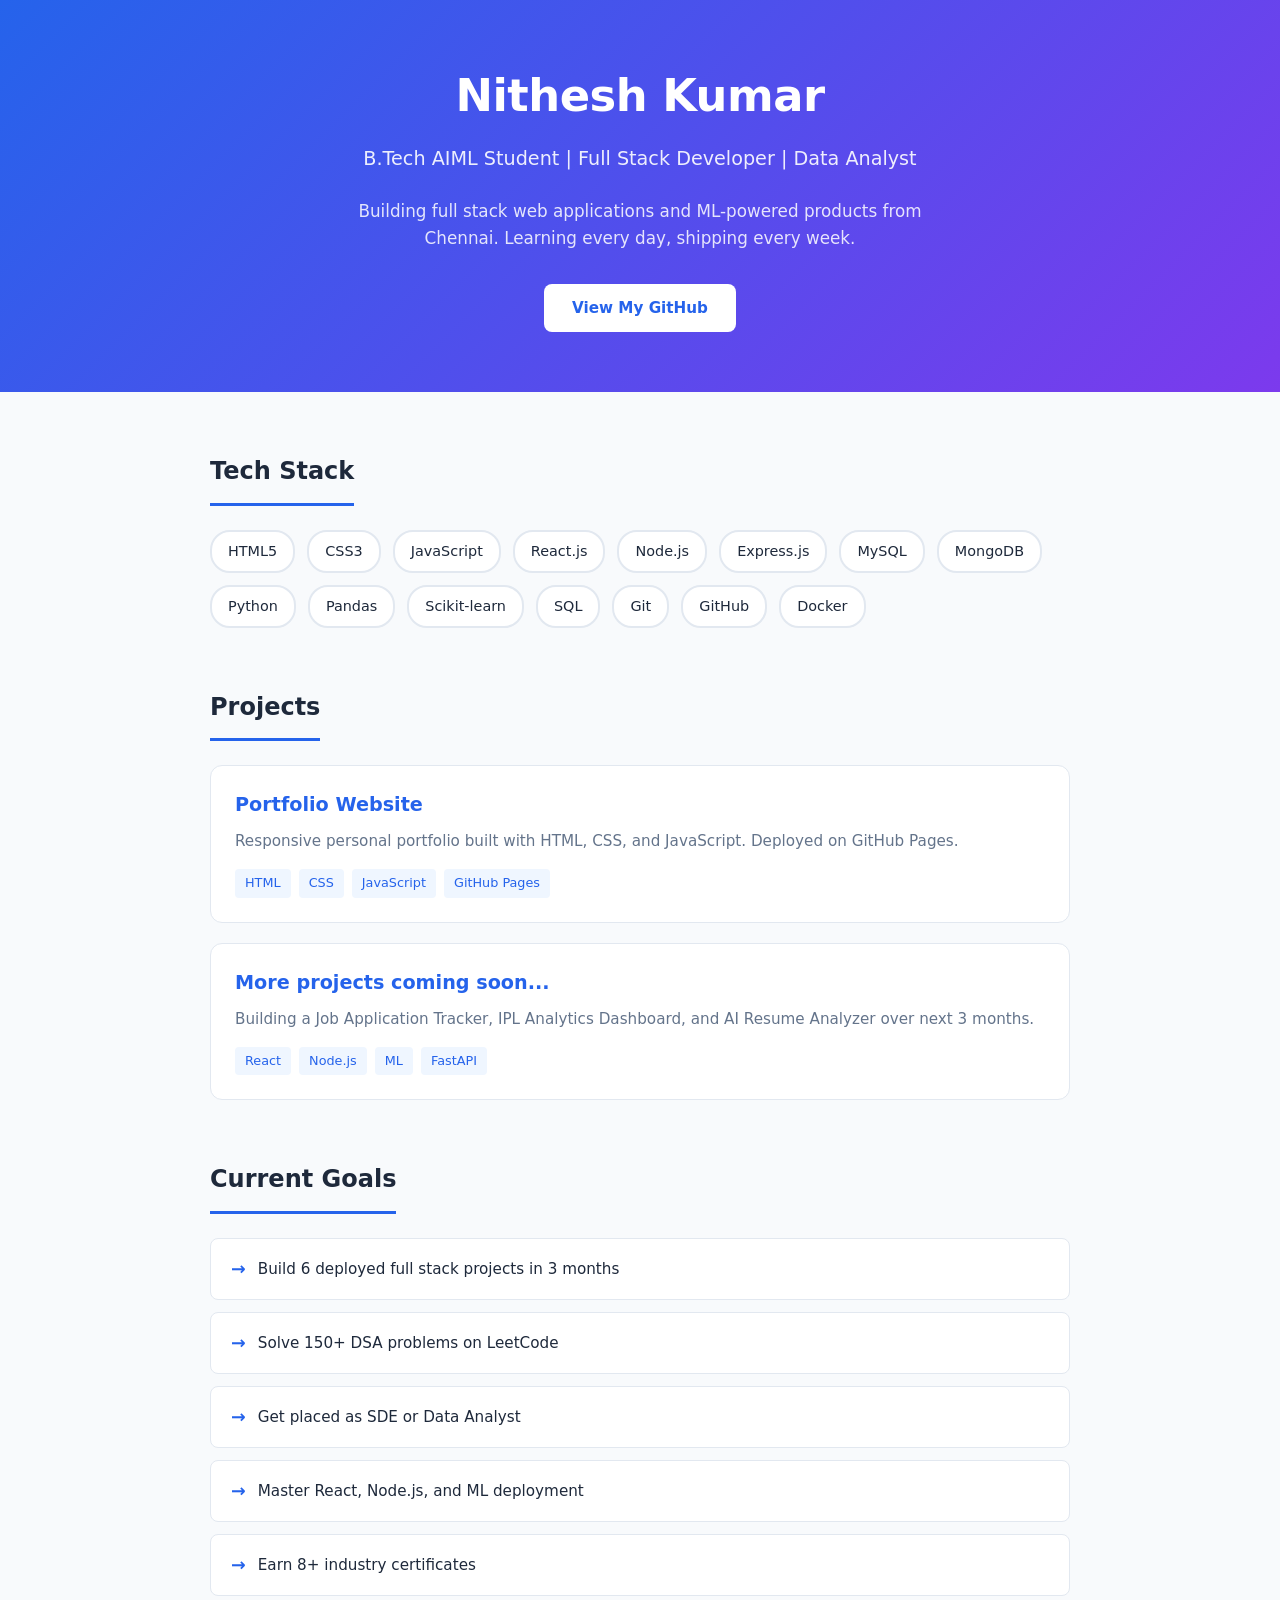
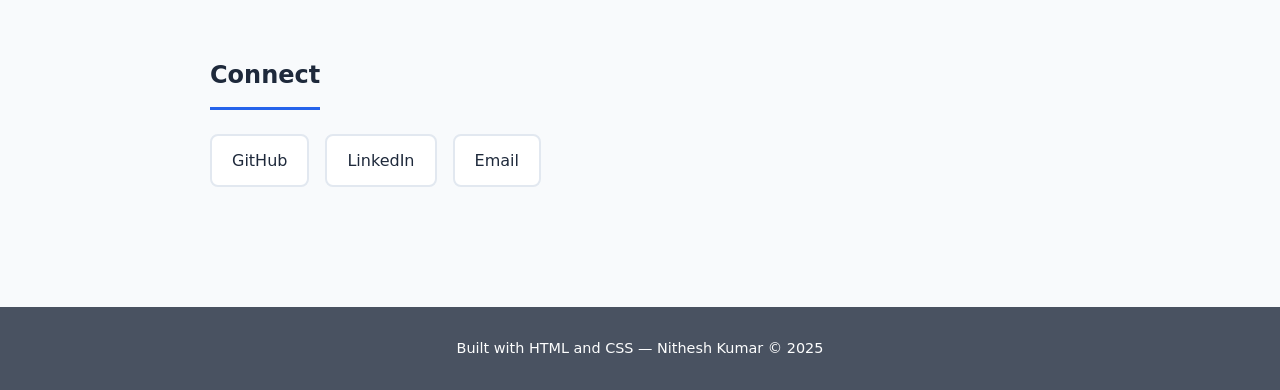
==== html-css-practice/index.html @ 0ad52138 "Day 3: Professional CSS styling — flexbox, variables, hover effects" ====
<!DOCTYPE html>
<html lang="en">
  <head>
    <meta charset="UTF-8" />
    <meta name="viewport" content="width=device-width, initial-scale=1.0" />
    <title>Nithesh Kumar — AIML Developer</title>
    <link rel="stylesheet" href="style.css" />
  </head>
  <body>

    <!-- HERO -->
    <div class="hero">
      <h1>Nithesh Kumar</h1>
      <h2>B.Tech AIML Student | Full Stack Developer | Data Analyst</h2>
      <p>
        Building full stack web applications and ML-powered products 
        from Chennai. Learning every day, shipping every week.
      </p>
      <a href="https://github.com/NitheshKumar-S" class="btn">
        View My GitHub
      </a>
    </div>

    <!-- MAIN CONTENT -->
    <div class="container">

      <!-- SKILLS -->
      <div class="section">
        <h2 class="section-title">Tech Stack</h2>
        <div class="skills-grid">
          <span class="skill-tag">HTML5</span>
          <span class="skill-tag">CSS3</span>
          <span class="skill-tag">JavaScript</span>
          <span class="skill-tag">React.js</span>
          <span class="skill-tag">Node.js</span>
          <span class="skill-tag">Express.js</span>
          <span class="skill-tag">MySQL</span>
          <span class="skill-tag">MongoDB</span>
          <span class="skill-tag">Python</span>
          <span class="skill-tag">Pandas</span>
          <span class="skill-tag">Scikit-learn</span>
          <span class="skill-tag">SQL</span>
          <span class="skill-tag">Git</span>
          <span class="skill-tag">GitHub</span>
          <span class="skill-tag">Docker</span>
        </div>
      </div>

      <!-- PROJECTS -->
      <div class="section">
        <h2 class="section-title">Projects</h2>
        <div class="projects-grid">
          <div class="project-card">
            <h3>Portfolio Website</h3>
            <p>
              Responsive personal portfolio built with HTML, CSS, 
              and JavaScript. Deployed on GitHub Pages.
            </p>
            <div class="project-tags">
              <span class="tag">HTML</span>
              <span class="tag">CSS</span>
              <span class="tag">JavaScript</span>
              <span class="tag">GitHub Pages</span>
            </div>
          </div>

          <div class="project-card">
            <h3>More projects coming soon...</h3>
            <p>
              Building a Job Application Tracker, IPL Analytics 
              Dashboard, and AI Resume Analyzer over next 3 months.
            </p>
            <div class="project-tags">
              <span class="tag">React</span>
              <span class="tag">Node.js</span>
              <span class="tag">ML</span>
              <span class="tag">FastAPI</span>
            </div>
          </div>
        </div>
      </div>

      <!-- GOALS -->
      <div class="section">
        <h2 class="section-title">Current Goals</h2>
        <ul class="goals-list">
          <li>Build 6 deployed full stack projects in 3 months</li>
          <li>Solve 150+ DSA problems on LeetCode</li>
          <li>Get placed as SDE or Data Analyst</li>
          <li>Master React, Node.js, and ML deployment</li>
          <li>Earn 8+ industry certificates</li>
        </ul>
      </div>

      <!-- CONTACT -->
      <div class="section">
        <h2 class="section-title">Connect</h2>
        <div class="contact-links">
          <a href="https://github.com/NitheshKumar-S" class="contact-link">
            GitHub
          </a>
          <a href="https://linkedin.com/in/nithesh-kumar-80517029b" class="contact-link">
            LinkedIn
          </a>
          <a href="mailto:nitheshkumarnks@gmail.com" class="contact-link">
            Email
          </a>
        </div>
      </div>

    </div>

    <footer>
      <p>Built with HTML and CSS — Nithesh Kumar © 2025</p>
    </footer>

  </body>
</html>
---- html-css-practice/style.css ----
/* ========================
   RESET + BASE STYLES
   ======================== */
* {
  margin: 0;
  padding: 0;
  box-sizing: border-box;
}

:root {
  --primary: #2563eb;
  --primary-dark: #1d4ed8;
  --secondary: #7c3aed;
  --text-dark: #1e293b;
  --text-light: #64748b;
  --bg: #f8fafc;
  --white: #ffffff;
  --border: #e2e8f0;
  --success: #10b981;
}

body {
  font-family: 'Segoe UI', system-ui, sans-serif;
  background-color: var(--bg);
  color: var(--text-dark);
  line-height: 1.6;
}

/* ========================
   HEADER / HERO
   ======================== */
.hero {
  background: linear-gradient(135deg, var(--primary), var(--secondary));
  color: var(--white);
  padding: 60px 20px;
  text-align: center;
}

.hero h1 {
  font-size: 2.8rem;
  font-weight: 700;
  margin-bottom: 12px;
  letter-spacing: -0.5px;
}

.hero h2 {
  font-size: 1.2rem;
  font-weight: 400;
  opacity: 0.9;
  margin-bottom: 24px;
}

.hero p {
  max-width: 600px;
  margin: 0 auto 32px;
  opacity: 0.85;
  font-size: 1.05rem;
}

.btn {
  display: inline-block;
  background: var(--white);
  color: var(--primary);
  padding: 12px 28px;
  border-radius: 8px;
  text-decoration: none;
  font-weight: 600;
  font-size: 0.95rem;
  transition: transform 0.2s, box-shadow 0.2s;
}

.btn:hover {
  transform: translateY(-2px);
  box-shadow: 0 8px 20px rgba(0,0,0,0.15);
}

/* ========================
   MAIN CONTAINER
   ======================== */
.container {
  max-width: 900px;
  margin: 0 auto;
  padding: 60px 20px;
}

/* ========================
   SECTIONS
   ======================== */
.section {
  margin-bottom: 60px;
}

.section-title {
  font-size: 1.5rem;
  font-weight: 700;
  color: var(--text-dark);
  margin-bottom: 24px;
  padding-bottom: 12px;
  border-bottom: 3px solid var(--primary);
  display: inline-block;
}

/* ========================
   SKILLS GRID
   ======================== */
.skills-grid {
  display: flex;
  flex-wrap: wrap;
  gap: 12px;
}

.skill-tag {
  background: var(--white);
  border: 2px solid var(--border);
  color: var(--text-dark);
  padding: 8px 16px;
  border-radius: 20px;
  font-size: 0.9rem;
  font-weight: 500;
  transition: all 0.2s;
}

.skill-tag:hover {
  border-color: var(--primary);
  color: var(--primary);
  transform: translateY(-2px);
}

/* ========================
   PROJECT CARDS
   ======================== */
.projects-grid {
  display: flex;
  flex-direction: column;
  gap: 20px;
}

.project-card {
  background: var(--white);
  border: 1px solid var(--border);
  border-radius: 12px;
  padding: 24px;
  transition: box-shadow 0.2s, transform 0.2s;
}

.project-card:hover {
  box-shadow: 0 8px 24px rgba(0,0,0,0.08);
  transform: translateY(-3px);
}

.project-card h3 {
  font-size: 1.2rem;
  color: var(--primary);
  margin-bottom: 8px;
}

.project-card p {
  color: var(--text-light);
  margin-bottom: 16px;
  font-size: 0.95rem;
}

.project-tags {
  display: flex;
  gap: 8px;
  flex-wrap: wrap;
}

.tag {
  background: #eff6ff;
  color: var(--primary);
  padding: 4px 10px;
  border-radius: 4px;
  font-size: 0.8rem;
  font-weight: 500;
}

/* ========================
   GOALS LIST
   ======================== */
.goals-list {
  list-style: none;
  display: flex;
  flex-direction: column;
  gap: 12px;
}

.goals-list li {
  display: flex;
  align-items: center;
  gap: 12px;
  background: var(--white);
  padding: 16px 20px;
  border-radius: 8px;
  border: 1px solid var(--border);
  font-size: 0.95rem;
}

.goals-list li::before {
  content: "→";
  color: var(--primary);
  font-weight: bold;
  font-size: 1.1rem;
}

/* ========================
   CONTACT
   ==================== ==== */
.contact-links {
  display: flex;
  gap: 16px;
  flex-wrap: wrap;
}

.contact-link {
  display: flex;
  align-items: center;
  gap: 8px;
  background: var(--white);
  border: 2px solid var(--border);
  padding: 12px 20px;
  border-radius: 8px;
  text-decoration: none;
  color: var(--text-dark);
  font-weight: 500;
  transition: all 0.2s;
}

.contact-link:hover {
  border-color: var(--primary);
  color: var(--primary);
}

/* ========================
   FOOTER
   ======================== */
footer {
  text-align: center;
  padding: 30px;
  background: var(--text-dark);
  color: var(--white);
  font-size: 0.9rem;
  opacity: 0.8;
}
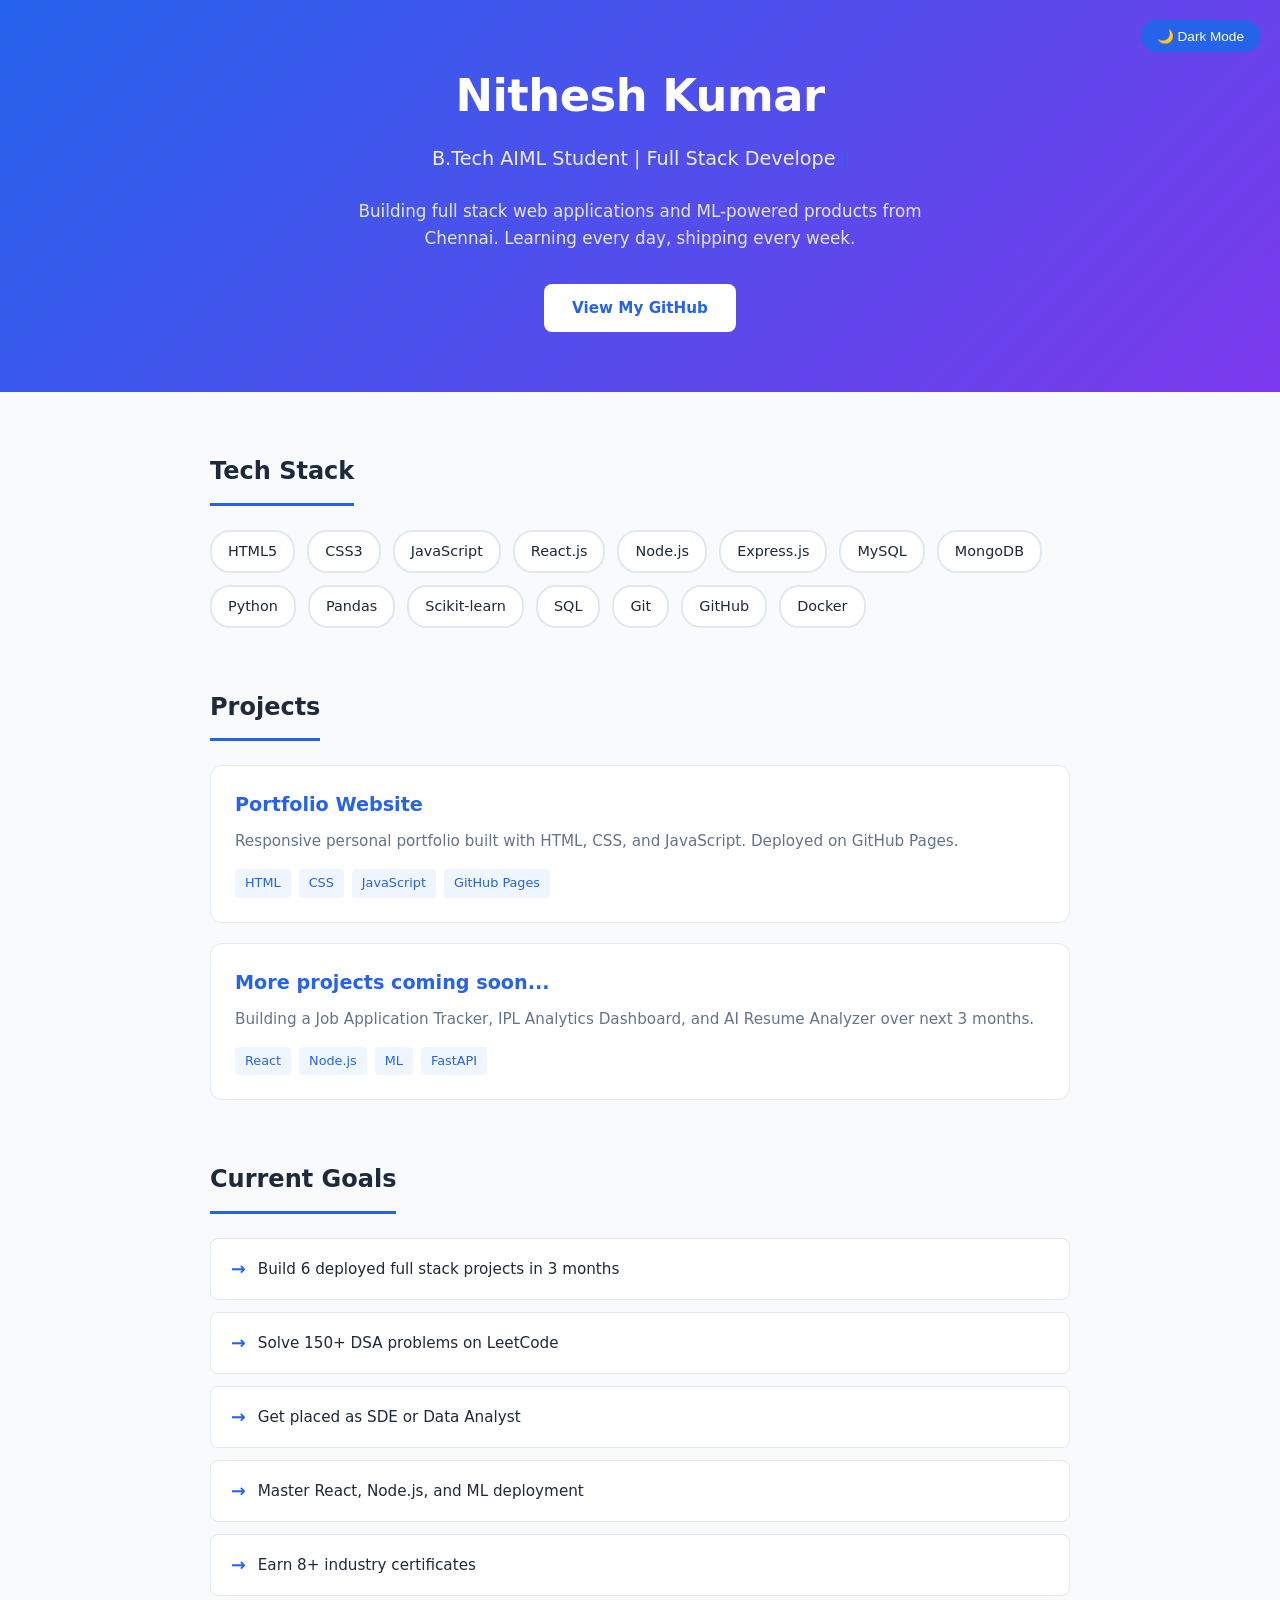
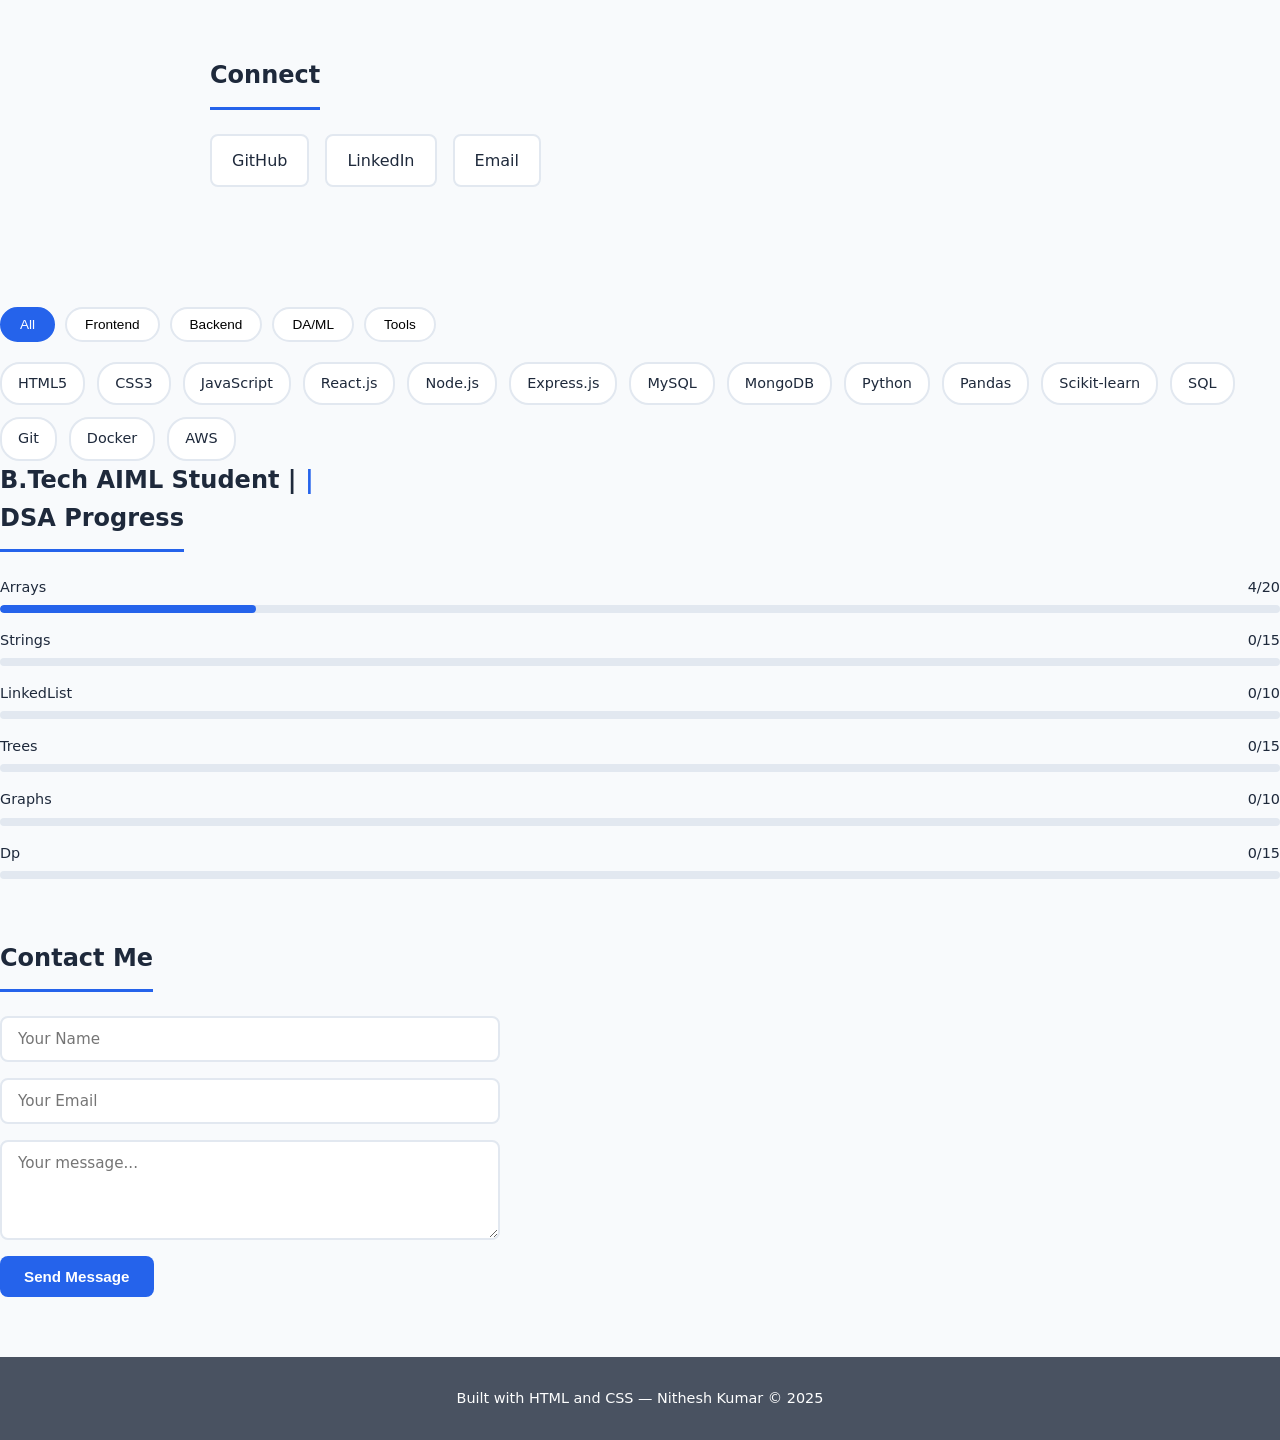
==== commit e85418ad: "Changed typing text colour" ====
--- a/html-css-practice/index.html
+++ b/html-css-practice/index.html
@@ -5,13 +5,18 @@
     <meta name="viewport" content="width=device-width, initial-scale=1.0" />
     <title>Nithesh Kumar — AIML Developer</title>
     <link rel="stylesheet" href="style.css" />
+    <script src="script.js" defer></script>
   </head>
   <body>
 
     <!-- HERO -->
     <div class="hero">
       <h1>Nithesh Kumar</h1>
-      <h2>B.Tech AIML Student | Full Stack Developer | Data Analyst</h2>
+      <h2>
+    B.Tech AIML Student | 
+    <span id="typing-text" class="typing"></span>
+    <span class="cursor">|</span>
+</h2>
       <p>
         Building full stack web applications and ML-powered products 
         from Chennai. Learning every day, shipping every week.
@@ -110,6 +115,54 @@
 
     </div>
 
+    <button id="dark-toggle" class="dark-btn">🌙 Dark Mode</button>
+
+    <!-- Add this in <head> -->
+<script src="script.js" defer></script>
+
+<!-- Add filter buttons above skills grid -->
+<div class="filter-buttons">
+    <button class="filter-btn active" data-filter="all">All</button>
+    <button class="filter-btn" data-filter="frontend">Frontend</button>
+    <button class="filter-btn" data-filter="backend">Backend</button>
+    <button class="filter-btn" data-filter="data">DA/ML</button>
+    <button class="filter-btn" data-filter="tools">Tools</button>
+</div>
+<div id="skills-container" class="skills-grid"></div>
+
+<!-- Add typing animation in hero -->
+<h2>
+    B.Tech AIML Student | 
+    <span id="typing-text" class="typing"></span>
+    <span class="cursor">|</span>
+</h2>
+
+<!-- Add dark mode button -->
+<button id="dark-toggle" class="dark-btn">🌙 Dark Mode</button>
+
+<!-- Add DSA progress section -->
+<div class="section">
+    <h2 class="section-title">DSA Progress</h2>
+    <div id="progress-container"></div>
+</div>
+
+<!-- Add contact form -->
+<div class="section">
+    <h2 class="section-title">Contact Me</h2>
+    <div id="contact-form-container">
+        <form id="contact-form">
+            <input type="text" id="name" 
+                   placeholder="Your Name" required />
+            <input type="email" id="email" 
+                   placeholder="Your Email" required />
+            <textarea id="message" 
+                      placeholder="Your message..." 
+                      rows="4" required></textarea>
+            <button type="submit">Send Message</button>
+        </form>
+    </div>
+</div>
+
     <footer>
       <p>Built with HTML and CSS — Nithesh Kumar © 2025</p>
     </footer>
--- a/html-css-practice/style.css
+++ b/html-css-practice/style.css
@@ -241,4 +241,152 @@
   color: var(--white);
   font-size: 0.9rem;
   opacity: 0.8;
+}
+
+/* Filter buttons */
+.filter-buttons {
+    display: flex;
+    gap: 10px;
+    flex-wrap: wrap;
+    margin-bottom: 20px;
+}
+
+.filter-btn {
+    padding: 8px 18px;
+    border: 2px solid var(--border);
+    background: var(--white);
+    border-radius: 20px;
+    cursor: pointer;
+    font-size: 0.85rem;
+    font-weight: 500;
+    transition: all 0.2s;
+}
+
+.filter-btn.active,
+.filter-btn:hover {
+    background: var(--primary);
+    color: white;
+    border-color: var(--primary);
+}
+
+/* Typing animation */
+.typing { color: var(--white); }
+.cursor {
+    animation: blink 1s infinite;
+    color: var(--primary);
+}
+@keyframes blink {
+    0%, 100% { opacity: 1; }
+    50% { opacity: 0; }
+}
+
+/* Dark mode */
+.dark {
+    background: #0f172a;
+    color: #e2e8f0;
+}
+.dark .project-card,
+.dark .skill-tag { background: #1e293b; border-color: #334155; }
+
+.dark-btn {
+    position: fixed;
+    top: 20px;
+    right: 20px;
+    padding: 8px 16px;
+    background: var(--primary);
+    color: white;
+    border: none;
+    border-radius: 20px;
+    cursor: pointer;
+    z-index: 1000;
+    font-size: 0.85rem;
+}
+
+/* Progress bars */
+.progress-item { margin-bottom: 16px; }
+.progress-header {
+    display: flex;
+    justify-content: space-between;
+    margin-bottom: 6px;
+    font-size: 0.9rem;
+    font-weight: 500;
+    text-transform: capitalize;
+}
+.progress-bar {
+    height: 8px;
+    background: var(--border);
+    border-radius: 4px;
+    overflow: hidden;
+}
+.progress-fill {
+    height: 100%;
+    background: var(--primary);
+    border-radius: 4px;
+    transition: width 1s ease;
+}
+
+/* Contact form */
+#contact-form {
+    display: flex;
+    flex-direction: column;
+    gap: 16px;
+    max-width: 500px;
+}
+#contact-form input,
+#contact-form textarea {
+    padding: 12px 16px;
+    border: 2px solid var(--border);
+    border-radius: 8px;
+    font-size: 0.95rem;
+    outline: none;
+    transition: border-color 0.2s;
+    font-family: inherit;
+}
+#contact-form input:focus,
+#contact-form textarea:focus {
+    border-color: var(--primary);
+}
+#contact-form button {
+    padding: 12px 24px;
+    background: var(--primary);
+    color: white;
+    border: none;
+    border-radius: 8px;
+    font-size: 0.95rem;
+    font-weight: 600;
+    cursor: pointer;
+    transition: background 0.2s;
+    align-self: flex-start;
+}
+#contact-form button:hover {
+    background: var(--primary-dark);
+}
+
+/* Alert notifications */
+.alert {
+    position: fixed;
+    bottom: 30px;
+    right: 30px;
+    padding: 14px 24px;
+    border-radius: 8px;
+    font-weight: 500;
+    z-index: 9999;
+    animation: slideIn 0.3s ease;
+}
+.alert-success { background: #10b981; color: white; }
+.alert-error   { background: #ef4444; color: white; }
+@keyframes slideIn {
+    from { transform: translateX(100px); opacity: 0; }
+    to   { transform: translateX(0); opacity: 1; }
+}
+
+/* Scroll animations */
+.section {
+    opacity: 0;
+    transform: translateY(20px);
+    transition: opacity 0.5s, transform 0.5s;
+}
+.section.visible {
+    opacity: 1;
+    transform: translateY(0);
 }
